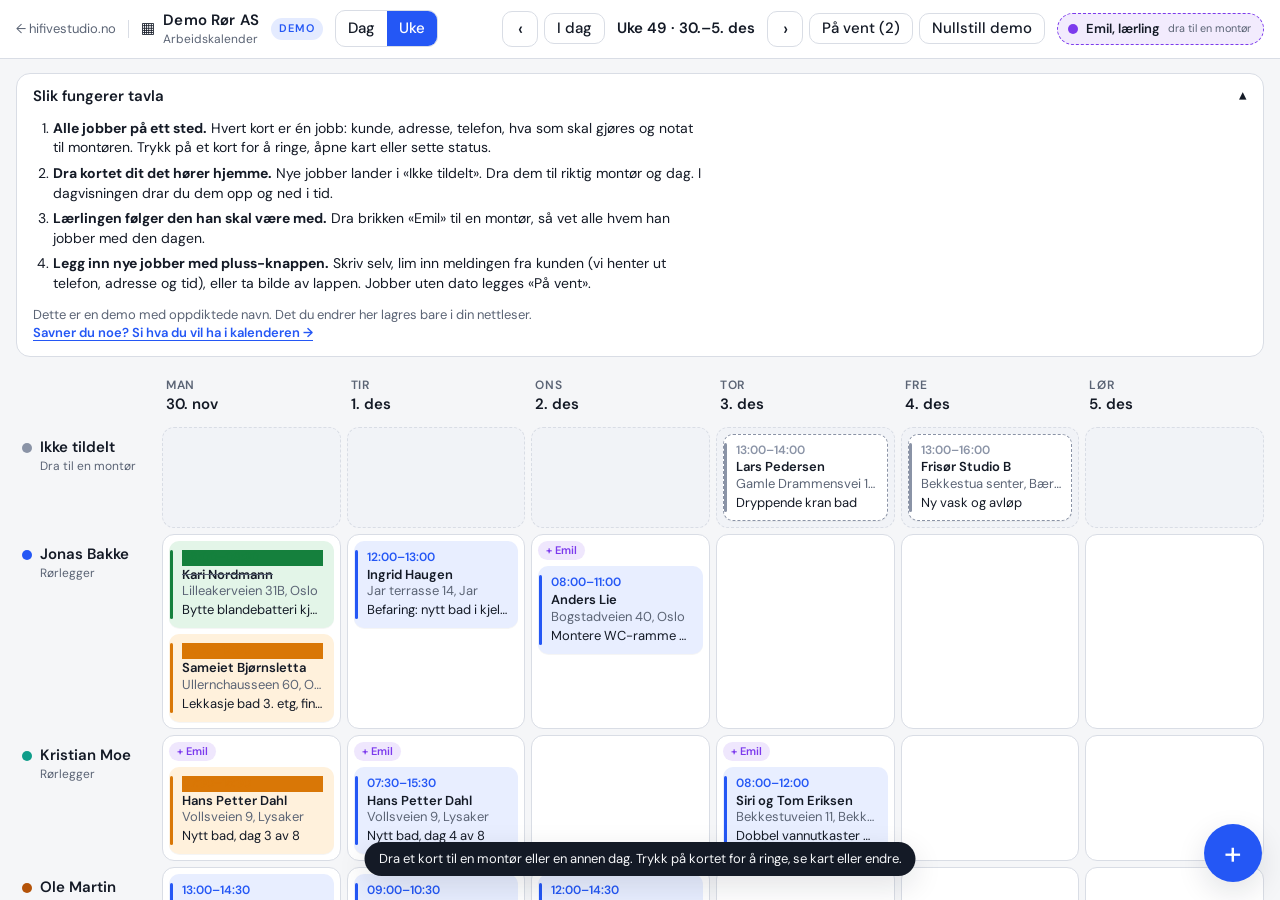
==== kalender/index.html @ 2d08c131 "N6: Arbeidskalender 990 kr/mnd + 4.900 oppsett, lenke til demoen; /kalender/ demo (K2 v0.3) Co-Autho" ====
<!doctype html>
<html lang="no">
<head>
<meta charset="utf-8">
<meta name="viewport" content="width=device-width, initial-scale=1, viewport-fit=cover">
<meta name="description" content="Demo av arbeidskalenderen fra HiFive Studio: dra jobber på montører, dag- og ukevisning, legg inn jobber fra tekst eller bilde. Oppdiktede navn.">
<meta name="robots" content="noindex">
<link rel="icon" href="/img/favicon.svg" type="image/svg+xml">
<style>:root{padding-top:env(safe-area-inset-top,0px);padding-bottom:env(safe-area-inset-bottom,0px)} [hidden]{display:none!important} img{max-width:100%}</style>
<title>Arbeidskalender demo</title>
<link rel="stylesheet" href="https://fonts.googleapis.com/css2?family=DM+Sans:ital,opsz,wght@0,9..40,400;0,9..40,500;0,9..40,600;0,9..40,700&display=swap">
<style>
/* Layout: tavle. Én tynn topplinje, så selve tavla (uke = montører × dager, dag = montører × klokkeslett). Pluss-knapp nede til høyre. */
:root{
  --bg:#f5f6f8; --flate:#ffffff; --flate2:#eef0f4; --linje:#d9dde5; --fg:#141a26; --fg2:#5b6475;
  --aksent:#2457f5; --aksent-fg:#ffffff; --aksent-svak:#e4ebff;
  --plan:#2457f5; --plan-bg:#e8eeff; --pagar:#d97706; --pagar-bg:#fff1dc; --ferdig:#15803d; --ferdig-bg:#e3f5e8; --fri:#8a93a6; --fri-bg:#f1f3f7;
  --feil:#d7263d; --skygge:0 10px 30px rgba(20,26,38,.12);
  --font:"DM Sans",system-ui,-apple-system,"Segoe UI",Roboto,sans-serif;
}
@media (prefers-color-scheme: dark){ :root:not([data-theme="light"]){
  --bg:#0f1319; --flate:#171c25; --flate2:#1f2531; --linje:#2c3443; --fg:#eef1f6; --fg2:#a3acbd;
  --aksent:#6d8dff; --aksent-fg:#0f1319; --aksent-svak:#1f2a4a;
  --plan:#8aa3ff; --plan-bg:#1d2744; --pagar:#f5a623; --pagar-bg:#3a2a10; --ferdig:#4ade80; --ferdig-bg:#13301f; --fri:#8a93a6; --fri-bg:#1b2029;
  --feil:#ff5c6f; --skygge:0 10px 30px rgba(0,0,0,.5); color-scheme:dark } }
:root[data-theme="dark"]{
  --bg:#0f1319; --flate:#171c25; --flate2:#1f2531; --linje:#2c3443; --fg:#eef1f6; --fg2:#a3acbd;
  --aksent:#6d8dff; --aksent-fg:#0f1319; --aksent-svak:#1f2a4a;
  --plan:#8aa3ff; --plan-bg:#1d2744; --pagar:#f5a623; --pagar-bg:#3a2a10; --ferdig:#4ade80; --ferdig-bg:#13301f; --fri:#8a93a6; --fri-bg:#1b2029;
  --feil:#ff5c6f; --skygge:0 10px 30px rgba(0,0,0,.5); color-scheme:dark }

*{box-sizing:border-box}
html,body{height:100%}
body{margin:0;background:var(--bg);color:var(--fg);font-family:var(--font);font-size:15px;line-height:1.4;-webkit-font-smoothing:antialiased;overscroll-behavior:none}
button,input,select,textarea{font:inherit;color:inherit}
button{cursor:pointer}
:focus-visible{outline:2px solid var(--aksent);outline-offset:2px}
.app{height:100%;display:flex;flex-direction:column}

/* Topp */
.tilbake{font-size:13px;color:var(--fg2);text-decoration:none;border-right:1px solid var(--linje);padding-right:12px}
.tilbake:hover{color:var(--fg)}
.topp{position:sticky;top:env(safe-area-inset-top,0px);z-index:5;background:var(--flate);border-bottom:1px solid var(--linje);
  padding-block:10px;padding-left:max(16px,env(safe-area-inset-left,0px));padding-right:max(16px,env(safe-area-inset-right,0px));
  display:flex;align-items:center;gap:12px;flex-wrap:wrap}
body::before{content:"";position:fixed;inset:0 0 auto;height:env(safe-area-inset-top,0px);z-index:10;background:var(--flate)}
.merke{display:flex;align-items:center;gap:8px;font-weight:600;letter-spacing:.01em}
.merke small{display:block;font-weight:400;color:var(--fg2);font-size:12px;letter-spacing:0}
.demo-pill{font-size:11px;text-transform:uppercase;letter-spacing:.08em;padding:3px 8px;border-radius:999px;background:var(--aksent-svak);color:var(--aksent);font-weight:600}
.nav{display:flex;align-items:center;gap:6px;margin-left:auto}
.nav .uke{min-width:150px;text-align:center;font-weight:600;font-variant-numeric:tabular-nums}
.knapp{border:1px solid var(--linje);background:var(--flate);border-radius:10px;padding:7px 12px;font-weight:500;line-height:1}
.knapp:hover{background:var(--flate2)}
.knapp.prim{background:var(--aksent);color:var(--aksent-fg);border-color:var(--aksent)}
.knapp.ikon{width:36px;height:36px;padding:0;display:inline-grid;place-items:center;font-size:18px}
.segment{display:inline-flex;border:1px solid var(--linje);border-radius:10px;overflow:hidden}
.segment button{border:0;background:transparent;padding:7px 12px;font-weight:500}
.segment button[aria-pressed="true"]{background:var(--aksent);color:var(--aksent-fg)}

/* Tavle */
.tavle{flex:1;overflow:auto;padding-block:14px 110px;padding-left:max(16px,env(safe-area-inset-left,0px));padding-right:max(16px,env(safe-area-inset-right,0px))}
.rute{min-width:0}
/* Uke */
.uke-grid{display:grid;grid-template-columns:140px repeat(6,minmax(150px,1fr));gap:6px;min-width:1040px}
.uke-grid .hode{position:sticky;top:0;z-index:2;background:var(--bg);padding:6px 4px;font-size:12px;text-transform:uppercase;letter-spacing:.06em;color:var(--fg2);font-weight:600}
.uke-grid .hode b{display:block;font-size:15px;color:var(--fg);letter-spacing:0;text-transform:none;font-weight:600;font-variant-numeric:tabular-nums}
.uke-grid .hode.idag b{color:var(--aksent)}
.rad-navn{display:flex;align-items:flex-start;gap:8px;padding:10px 6px;font-weight:600;position:sticky;left:0;background:var(--bg);z-index:1}
.prikk{width:10px;height:10px;border-radius:50%;margin-top:6px;flex:none}
.rad-navn small{display:block;font-weight:400;color:var(--fg2);font-size:12px}
.celle{background:var(--flate);border:1px solid var(--linje);border-radius:12px;min-height:84px;padding:6px;display:flex;flex-direction:column;gap:6px;transition:background .12s,border-color .12s}
.celle.fri{background:var(--fri-bg);border-style:dashed}
.celle.mal{background:var(--aksent-svak);border-color:var(--aksent)}
/* Kort */
.kort{position:relative;border-radius:10px;padding:8px 10px 8px 12px;background:var(--plan-bg);border:1px solid transparent;cursor:grab;user-select:none;-webkit-user-select:none;touch-action:none;font-size:13px;line-height:1.3;box-shadow:0 1px 0 rgba(0,0,0,.04)}
.kort::before{content:"";position:absolute;left:0;top:8px;bottom:8px;width:3px;border-radius:3px;background:var(--plan)}
.kort .tid{font-variant-numeric:tabular-nums;font-weight:600;color:var(--plan);font-size:12px}
.kort .kunde{font-weight:600;margin-top:1px}
.kort .adr{color:var(--fg2);white-space:nowrap;overflow:hidden;text-overflow:ellipsis}
.kort .hva{margin-top:2px;white-space:nowrap;overflow:hidden;text-overflow:ellipsis}
.kort[data-status="pagar"]{background:var(--pagar-bg)} .kort[data-status="pagar"]::before,.kort[data-status="pagar"] .tid{background:var(--pagar);color:var(--pagar)}
.kort[data-status="ferdig"]{background:var(--ferdig-bg)} .kort[data-status="ferdig"]::before,.kort[data-status="ferdig"] .tid{background:var(--ferdig);color:var(--ferdig)}
.kort[data-status="ferdig"] .kunde{text-decoration:line-through;text-decoration-color:var(--fg2)}
.kort.utildelt{background:var(--flate);border:1px dashed var(--fri)} .kort.utildelt::before{background:var(--fri)} .kort.utildelt .tid{color:var(--fri)}
.kort.kollisjon{border-color:var(--feil);box-shadow:0 0 0 2px color-mix(in srgb,var(--feil) 25%,transparent)}
.kort.drar{opacity:.35}
.spok{position:fixed;z-index:50;pointer-events:none;width:200px;transform:rotate(-1.5deg);box-shadow:var(--skygge);cursor:grabbing}
/* Dag */
.dag-wrap{display:grid;grid-template-columns:52px 1fr;gap:0;min-width:0}
.dag-grid{display:grid;grid-auto-flow:column;grid-auto-columns:minmax(170px,1fr);gap:6px;min-width:0;overflow-x:auto;padding-bottom:6px}
.kol{display:flex;flex-direction:column;min-width:0}
.kol .hode{display:flex;align-items:center;gap:8px;padding:6px 8px;font-weight:600;position:sticky;top:0;background:var(--bg);z-index:2}
.kol .hode small{color:var(--fg2);font-weight:400;font-size:12px;margin-left:auto}
.spor{position:relative;height:calc(var(--timer) * var(--time-h));background:var(--flate);border:1px solid var(--linje);border-radius:12px;
  background-image:repeating-linear-gradient(to bottom,transparent 0,transparent calc(var(--time-h) - 1px),var(--linje) calc(var(--time-h) - 1px),var(--linje) var(--time-h));transition:background-color .12s,border-color .12s}
.spor.fri{background-color:var(--fri-bg);border-style:dashed}
.spor.mal{background-color:var(--aksent-svak);border-color:var(--aksent)}
.spor .kort{position:absolute;left:4px;right:4px;overflow:hidden;min-height:30px}
.tidsakse{padding-top:37px}
.tidsakse div{height:var(--time-h);font-size:11px;color:var(--fg2);font-variant-numeric:tabular-nums;transform:translateY(-7px);text-align:right;padding-right:8px}
.naa{position:absolute;left:0;right:0;height:2px;background:var(--feil);z-index:1;pointer-events:none}
.naa::before{content:"";position:absolute;left:-4px;top:-3px;width:8px;height:8px;border-radius:50%;background:var(--feil)}
/* Mobil liste */
.liste{display:none}
.liste .dagblokk{margin-bottom:18px}
.liste h3{margin:0 0 8px;font-size:13px;text-transform:uppercase;letter-spacing:.06em;color:var(--fg2)}
.liste h3 b{color:var(--fg);text-transform:none;letter-spacing:0;font-size:16px;margin-right:6px}
.liste .mont{display:grid;grid-template-columns:110px 1fr;gap:6px;margin-bottom:6px;align-items:start}
.liste .mont .rad-navn{position:static;background:transparent;padding:6px 0;font-size:13px}

/* Intro */
.intro{margin:14px max(16px,env(safe-area-inset-right,0px)) 0 max(16px,env(safe-area-inset-left,0px));background:var(--flate);border:1px solid var(--linje);border-radius:14px}
.intro summary{list-style:none;cursor:pointer;display:flex;justify-content:space-between;align-items:center;padding:12px 16px;font-weight:600}
.intro summary::-webkit-details-marker{display:none}
.intro[open] .intro-pil{transform:rotate(180deg)}
.intro-kropp{padding:0 16px 14px;max-width:70ch}
.intro ol{margin:0;padding-left:20px;display:grid;gap:6px;font-size:14px}
.intro-fot{margin:12px 0 0;font-size:13px;color:var(--fg2)}
.lenke{border:0;background:none;padding:0;color:var(--aksent);font-weight:600;text-decoration:underline;text-underline-offset:3px}
/* Lærling-brikke og venteliste */
.laerling-chip{display:inline-flex;align-items:center;gap:8px;border:1px dashed #7c3aed;background:color-mix(in srgb,#7c3aed 10%,var(--flate));border-radius:999px;padding:6px 12px 6px 10px;font-weight:600;font-size:13px;cursor:grab;user-select:none;-webkit-user-select:none;touch-action:none}
.laerling-chip small{font-weight:400;color:var(--fg2)}
.laerling-chip.spok{width:auto}
.laerling-badge{display:inline-block;align-self:flex-start;font-size:11px;font-weight:600;color:#7c3aed;background:color-mix(in srgb,#7c3aed 12%,var(--flate));border-radius:999px;padding:2px 8px}
.kol .hode .laerling-badge{margin-left:6px}
.vent{background:var(--flate);border:1px solid var(--linje);border-radius:14px;padding:12px;margin-bottom:14px}
.vent-hode{display:flex;gap:10px;align-items:baseline;flex-wrap:wrap;margin-bottom:8px;font-size:13px;color:var(--fg2)}
.vent-hode b{color:var(--fg);font-size:15px}
.vent-liste{display:grid;grid-template-columns:repeat(auto-fill,minmax(200px,1fr));gap:8px;min-height:60px;border-radius:10px;padding:4px;transition:background .12s}
.vent-liste.mal{background:var(--aksent-svak)}
.kort.venter{background:var(--flate2);border:1px dashed var(--fg2)} .kort.venter::before{background:var(--fg2)} .kort.venter .tid{color:var(--fg2)}
.sjekk{display:flex;align-items:center;gap:8px;font-size:14px;cursor:pointer}
.sjekk input{width:18px;height:18px;margin:0}
@media (max-width:720px){ .laerling-chip small{display:none} }
/* Flytende pluss */
.pluss{position:fixed;right:calc(18px + env(safe-area-inset-right,0px));bottom:calc(18px + env(safe-area-inset-bottom,0px));width:58px;height:58px;border-radius:50%;border:0;background:var(--aksent);color:var(--aksent-fg);font-size:32px;line-height:1;box-shadow:var(--skygge);z-index:6;display:grid;place-items:center}
.pluss:hover{filter:brightness(1.08)}
.hint{position:fixed;left:50%;transform:translateX(-50%);bottom:calc(24px + env(safe-area-inset-bottom,0px));background:var(--fg);color:var(--bg);padding:8px 14px;border-radius:999px;font-size:13px;z-index:6;box-shadow:var(--skygge);max-width:calc(100% - 120px)}
.hint[hidden]{display:none}

/* Dialoger */
dialog{border:0;border-radius:16px;background:var(--flate);color:var(--fg);box-shadow:var(--skygge);padding:0;width:min(520px,calc(100vw - 32px));max-height:calc(100vh - 40px)}
dialog::backdrop{background:rgba(10,14,22,.45)}
.dlg{padding:18px 20px 20px;display:flex;flex-direction:column;gap:12px}
.dlg h2{margin:0;font-size:18px;font-weight:600;text-wrap:balance}
.dlg .lukk{margin-left:auto}
.dlg-topp{display:flex;align-items:center;gap:10px}
.faner{display:flex;gap:4px;background:var(--flate2);padding:3px;border-radius:10px}
.faner button{flex:1;border:0;background:transparent;border-radius:8px;padding:7px 6px;font-weight:500;font-size:13px}
.faner button[aria-selected="true"]{background:var(--flate);box-shadow:0 1px 3px rgba(0,0,0,.08)}
.felt{display:flex;flex-direction:column;gap:4px;min-width:0}
.felt label{font-size:12px;color:var(--fg2);font-weight:500}
.felt input,.felt select,.felt textarea{border:1px solid var(--linje);border-radius:9px;padding:9px 10px;background:var(--flate);width:100%;min-width:0}
.felt textarea{min-height:92px;resize:vertical}
.rad2{display:grid;grid-template-columns:1fr 1fr;gap:10px}
.rad3{display:grid;grid-template-columns:1fr 1fr 1fr;gap:10px}
.handlinger{display:flex;gap:8px;flex-wrap:wrap;justify-content:flex-end}
.handlinger .venstre{margin-right:auto}
.melding{font-size:13px;color:var(--fg2)}
.funnet{font-size:13px;background:var(--aksent-svak);color:var(--fg);padding:8px 10px;border-radius:9px}
.funnet b{color:var(--aksent)}
.bilde-boks{border:1px dashed var(--linje);border-radius:12px;padding:14px;text-align:center;color:var(--fg2);font-size:13px}
.bilde-boks img{max-width:100%;max-height:180px;border-radius:8px;display:block;margin:8px auto 0}
/* Kortpanel */
.detalj dl{margin:0;display:grid;grid-template-columns:auto 1fr;gap:6px 14px;font-size:14px}
.detalj dt{color:var(--fg2)} .detalj dd{margin:0;min-width:0;overflow-wrap:anywhere}
.status-valg{display:flex;gap:6px;flex-wrap:wrap}
.status-valg button{border:1px solid var(--linje);background:var(--flate);border-radius:999px;padding:6px 12px;font-size:13px}
.status-valg button[aria-pressed="true"]{border-color:transparent;font-weight:600}
.status-valg button[data-s="plan"][aria-pressed="true"]{background:var(--plan-bg);color:var(--plan)}
.status-valg button[data-s="pagar"][aria-pressed="true"]{background:var(--pagar-bg);color:var(--pagar)}
.status-valg button[data-s="ferdig"][aria-pressed="true"]{background:var(--ferdig-bg);color:var(--ferdig)}
.fare{color:var(--feil);border-color:color-mix(in srgb,var(--feil) 40%,var(--linje))}
.kopier{font-size:12px;padding:4px 8px;border-radius:6px;margin-left:6px}
.tomt{color:var(--fg2);font-size:13px;padding:8px 2px}

@media (max-width:720px){
  .nav .uke{min-width:120px;font-size:14px}
  .skjul-mobil{display:none}
  .uke-grid{display:none}
  .liste{display:block}
  .dag-wrap{grid-template-columns:40px 1fr}
  .dag-grid{grid-auto-columns:minmax(150px,1fr)}
  .rad2,.rad3{grid-template-columns:1fr 1fr}
}
@media (prefers-reduced-motion: reduce){ *{transition:none!important} .spok{transform:none} }
</style>

</head>
<body>
<div class="app">
  <header class="topp">
    <a class="tilbake" href="/">← hifivestudio.no</a><div class="merke"><span aria-hidden="true">▦</span><span>Demo Rør AS<small>Arbeidskalender</small></span></div>
    <span class="demo-pill">Demo</span>
    <div class="segment" role="group" aria-label="Visning">
      <button type="button" id="visDag" aria-pressed="false">Dag</button>
      <button type="button" id="visUke" aria-pressed="true">Uke</button>
    </div>
    <div class="nav">
      <button type="button" class="knapp ikon" id="forrige" aria-label="Forrige">‹</button>
      <button type="button" class="knapp" id="idag">I dag</button>
      <span class="uke" id="periode"></span>
      <button type="button" class="knapp ikon" id="neste" aria-label="Neste">›</button>
      <button type="button" class="knapp" id="ventKnapp" aria-pressed="false">På vent</button>
      <button type="button" class="knapp skjul-mobil" id="nullstill" title="Legg inn demo-jobbene på nytt">Nullstill demo</button>
    </div>
    <div class="laerling-chip" id="laerlingChip" role="button" tabindex="0" title="Dra Emil til en montør for å sette ham på den dagen"><span class="prikk" style="background:#7c3aed;margin:0"></span>Emil, lærling <small>dra til en montør</small></div>
  </header>

  <details class="intro" id="intro" open>
    <summary><span>Slik fungerer tavla</span><span class="intro-pil" aria-hidden="true">▾</span></summary>
    <div class="intro-kropp">
      <ol>
        <li><b>Alle jobber på ett sted.</b> Hvert kort er én jobb: kunde, adresse, telefon, hva som skal gjøres og notat til montøren. Trykk på et kort for å ringe, åpne kart eller sette status.</li>
        <li><b>Dra kortet dit det hører hjemme.</b> Nye jobber lander i «Ikke tildelt». Dra dem til riktig montør og dag. I dagvisningen drar du dem opp og ned i tid.</li>
        <li><b>Lærlingen følger den han skal være med.</b> Dra brikken «Emil» til en montør, så vet alle hvem han jobber med den dagen.</li>
        <li><b>Legg inn nye jobber med pluss-knappen.</b> Skriv selv, lim inn meldingen fra kunden (vi henter ut telefon, adresse og tid), eller ta bilde av lappen. Jobber uten dato legges «På vent».</li>
      </ol>
      <p class="intro-fot">Dette er en demo med oppdiktede navn. Det du endrer her lagres bare i din nettleser. <button type="button" class="lenke" id="onskeApne">Savner du noe? Si hva du vil ha i kalenderen →</button></p>
    </div>
  </details>

  <main class="tavle" id="tavle"></main>
</div>

<!-- Ønsker -->
<dialog id="onskeDlg" aria-labelledby="onskeTittel">
  <form class="dlg" id="onskeSkjema" method="dialog" novalidate>
    <div class="dlg-topp"><h2 id="onskeTittel">Hva vil du ha i kalenderen?</h2><button type="button" class="knapp ikon lukk" data-lukk aria-label="Lukk">×</button></div>
    <p class="melding" style="margin:0">Vi bygger den sammen med de første firmaene. Skriv det som mangler, det som er tungvint, eller det dere gjør på tavla i dag som den må kunne.</p>
    <div class="felt"><label for="oTekst">Ditt ønske</label><textarea id="oTekst" placeholder="F.eks. at montøren får SMS når han får en ny jobb, eller at jeg kan se kjøreruta for dagen."></textarea></div>
    <div class="rad2">
      <div class="felt"><label for="oNavn">Navn og firma (valgfritt)</label><input id="oNavn" placeholder="Ola, Demo Rør AS" autocomplete="off"></div>
      <div class="felt"><label for="oTlf">Telefon eller e-post (valgfritt)</label><input id="oTlf" placeholder="Så jeg kan svare deg" autocomplete="off"></div>
    </div>
    <p class="melding" id="onskeFeil" hidden></p>
    <div class="handlinger">
      <span class="melding venstre">Går til tobias@hifivestudio.no <button type="button" class="knapp kopier" id="onskeKopier">Kopier teksten</button></span>
      <button type="button" class="knapp" data-lukk>Avbryt</button>
      <button type="submit" class="knapp prim">Send til Tobias</button>
    </div>
  </form>
</dialog>

<button type="button" class="pluss" id="plussKnapp" aria-label="Legg inn jobb">+</button>
<div class="hint" id="hint">Dra et kort til en montør eller en annen dag. Trykk på kortet for å ringe, se kart eller endre.</div>

<!-- Skjema: ny / rediger jobb -->
<dialog id="skjemaDlg" aria-labelledby="skjemaTittel">
  <form class="dlg" id="skjema" method="dialog" novalidate>
    <div class="dlg-topp"><h2 id="skjemaTittel">Ny jobb</h2><button type="button" class="knapp ikon lukk" data-lukk aria-label="Lukk">×</button></div>
    <div class="faner" role="tablist" id="faner">
      <button type="button" role="tab" aria-selected="true" data-fane="skriv">Skriv selv</button>
      <button type="button" role="tab" aria-selected="false" data-fane="lim">Lim inn tekst</button>
      <button type="button" role="tab" aria-selected="false" data-fane="bilde">Bilde av lappen</button>
    </div>
    <div id="faneLim" hidden>
      <div class="felt"><label for="limTekst">Lim inn e-posten eller meldingen fra kunden</label>
        <textarea id="limTekst" placeholder="Hei! Kan dere komme og bytte blandebatteri på kjøkkenet? Lilleakerveien 31B. Passer torsdag kl 9. Mvh Kari, 91 23 45 67"></textarea></div>
      <div class="handlinger" style="margin-top:8px"><button type="button" class="knapp prim" id="hentUt">Hent ut opplysningene</button></div>
      <p class="melding">Vi finner telefon, adresse, dag og klokkeslett og fyller ut skjemaet. Du retter det som ble feil.</p>
    </div>
    <div id="faneBilde" hidden>
      <div class="bilde-boks" id="bildeBoks">
        <label class="knapp" for="bildeFil" style="display:inline-block">Ta bilde eller velg fil</label>
        <input type="file" id="bildeFil" accept="image/*" capture="environment" hidden>
        <div id="bildeVis"></div>
        <p class="melding" style="margin:8px 0 0">Bildet lagres på kortet. I kundeversjonen leser vi lappen og fyller ut skjemaet for deg. I demoen skriver du inn selv.</p>
      </div>
    </div>
    <div id="funnet" class="funnet" hidden></div>
    <div class="rad2">
      <div class="felt"><label for="fKunde">Kunde</label><input id="fKunde" name="kunde" required placeholder="Kari Nordmann" autocomplete="off"></div>
      <div class="felt"><label for="fTlf">Telefon</label><input id="fTlf" name="tlf" inputmode="tel" placeholder="912 34 567" autocomplete="off"></div>
    </div>
    <div class="felt"><label for="fAdr">Adresse</label><input id="fAdr" name="adresse" placeholder="Storgata 12, 0184 Oslo" autocomplete="off"></div>
    <div class="felt"><label for="fHva">Hva skal gjøres</label><input id="fHva" name="hva" required placeholder="Bytte blandebatteri på kjøkkenet" autocomplete="off"></div>
    <label class="sjekk"><input type="checkbox" id="fVenter" name="venter"> På vent, ingen dato ennå</label>
    <div class="felt" id="fristFelt" hidden><label for="fFrist">Når skal den gjøres, omtrent</label><input id="fFrist" name="frist" placeholder="Innen 2 uker"></div>
    <div class="rad3" id="datoRad">
      <div class="felt"><label for="fDato">Dato</label><input id="fDato" name="dato" type="date"></div>
      <div class="felt"><label for="fFra">Fra</label><input id="fFra" name="fra" type="time" step="900" value="08:00" required></div>
      <div class="felt"><label for="fTil">Til</label><input id="fTil" name="til" type="time" step="900" value="10:00" required></div>
    </div>
    <div class="rad2">
      <div class="felt"><label for="fMontor">Montør</label><select id="fMontor" name="montor"></select></div>
      <div class="felt"><label for="fStatus">Status</label><select id="fStatus" name="status"><option value="plan">Planlagt</option><option value="pagar">Pågår</option><option value="ferdig">Ferdig</option></select></div>
    </div>
    <div class="felt"><label for="fNotat">Notat</label><textarea id="fNotat" name="notat" style="min-height:60px" placeholder="Nøkkel under matta. Hunden er snill."></textarea></div>
    <p class="melding" id="skjemaFeil" hidden></p>
    <div class="handlinger">
      <button type="button" class="knapp" data-lukk>Avbryt</button>
      <button type="submit" class="knapp prim" id="lagre">Legg inn</button>
    </div>
  </form>
</dialog>

<!-- Kortpanel -->
<dialog id="detaljDlg" aria-labelledby="detaljTittel">
  <div class="dlg detalj">
    <div class="dlg-topp"><h2 id="detaljTittel"></h2><button type="button" class="knapp ikon lukk" data-lukk aria-label="Lukk">×</button></div>
    <dl id="detaljListe"></dl>
    <div class="status-valg" id="statusValg" aria-label="Status">
      <button type="button" data-s="plan">Planlagt</button>
      <button type="button" data-s="pagar">Pågår</button>
      <button type="button" data-s="ferdig">Ferdig</button>
    </div>
    <div class="handlinger">
      <button type="button" class="knapp venstre fare" id="slettKnapp">Slett</button>
      <button type="button" class="knapp" id="fjernKnapp">Fjern tildeling</button>
      <button type="button" class="knapp" id="redigerKnapp">Rediger</button>
    </div>
    <div class="handlinger" id="slettBekreft" hidden>
      <span class="melding venstre">Slette jobben for godt?</span>
      <button type="button" class="knapp" id="slettNei">Nei</button>
      <button type="button" class="knapp fare" id="slettJa">Ja, slett</button>
    </div>
  </div>
</dialog>

<script>
(function(){
'use strict';
const NOKKEL='hifive-kalender-demo-v2';
const DAGER=['søn','man','tir','ons','tor','fre','lør'];
const DAGER_LANG=['søndag','mandag','tirsdag','onsdag','torsdag','fredag','lørdag'];
const MND=['jan','feb','mar','apr','mai','jun','jul','aug','sep','okt','nov','des'];
const START_T=7, SLUTT_T=17, TIME_H=64; // dagvisning 07–17
const MONTORER=[
  {id:'m1',navn:'Jonas Bakke',rolle:'Rørlegger',farge:'#2457f5'},
  {id:'m2',navn:'Kristian Moe',rolle:'Rørlegger',farge:'#0f9d8a'},
  {id:'m3',navn:'Ole Martin Lund',rolle:'Servicebil',farge:'#b45309'},
];
const LAERLING={id:'l1',navn:'Emil',rolle:'lærling',farge:'#7c3aed'};

// ---------- tid-hjelpere ----------
const pad=n=>String(n).padStart(2,'0');
const iso=d=>d.getFullYear()+'-'+pad(d.getMonth()+1)+'-'+pad(d.getDate());
const fraIso=s=>{const [a,m,d]=s.split('-').map(Number);return new Date(a,m-1,d);};
const tilMin=t=>{const [h,m]=t.split(':').map(Number);return h*60+m;};
const fraMin=m=>pad(Math.floor(m/60))+':'+pad(m%60);
const mandag=d=>{const x=new Date(d);const w=(x.getDay()+6)%7;x.setDate(x.getDate()-w);x.setHours(0,0,0,0);return x;};
const plussDag=(d,n)=>{const x=new Date(d);x.setDate(x.getDate()+n);return x;};
const ukenr=d=>{const x=new Date(Date.UTC(d.getFullYear(),d.getMonth(),d.getDate()));const dag=x.getUTCDay()||7;x.setUTCDate(x.getUTCDate()+4-dag);const y=new Date(Date.UTC(x.getUTCFullYear(),0,1));return Math.ceil((((x-y)/864e5)+1)/7);};
const idag=()=>{const d=new Date();d.setHours(0,0,0,0);return d;};

// ---------- data ----------
function demoJobber(){
  const m=mandag(idag()); const d=n=>iso(plussDag(m,n));
  return [
    {id:'j1',kunde:'Kari Nordmann',tlf:'912 34 567',adresse:'Lilleakerveien 31B, Oslo',hva:'Bytte blandebatteri kjøkken',dato:d(0),fra:'08:00',til:'09:30',montor:'m1',status:'ferdig',notat:'Nøkkel under matta.'},
    {id:'j2',kunde:'Sameiet Bjørnsletta',tlf:'22 11 22 33',adresse:'Ullernchausseen 60, Oslo',hva:'Lekkasje bad 3. etg, finne årsak',dato:d(0),fra:'10:00',til:'12:00',montor:'m1',status:'pagar',notat:'Vaktmester Tor møter oss.'},
    {id:'j3',kunde:'Hans Petter Dahl',tlf:'982 11 220',adresse:'Vollsveien 9, Lysaker',hva:'Nytt bad, dag 3 av 8',dato:d(0),fra:'07:30',til:'15:30',montor:'m2',status:'pagar',notat:'Fliselegger kommer dag 6.'},
    {id:'j4',kunde:'Hans Petter Dahl',tlf:'982 11 220',adresse:'Vollsveien 9, Lysaker',hva:'Nytt bad, dag 4 av 8',dato:d(1),fra:'07:30',til:'15:30',montor:'m2',status:'plan',notat:''},
    {id:'j5',kunde:'Marte Solheim',tlf:'470 12 345',adresse:'Hoffsveien 48, Oslo',hva:'Lekkasje under kjøkkenbenk',dato:d(0),fra:'13:00',til:'14:30',montor:'m3',status:'plan',notat:'Vann i skapet under vasken, kunden har satt bøtte. Sjekk avløp og tilkobling til oppvaskmaskin.'},
    {id:'j6',kunde:'Rema 1000 Røa',tlf:'22 50 00 00',adresse:'Vækerøveien 205, Oslo',hva:'Tett sluk på bakrommet',dato:d(1),fra:'09:00',til:'10:30',montor:'m3',status:'plan',notat:'Spør etter Mona.'},
    {id:'j7',kunde:'Ingrid Haugen',tlf:'952 33 410',adresse:'Jar terrasse 14, Jar',hva:'Befaring: nytt bad i kjeller',dato:d(1),fra:'12:00',til:'13:00',montor:'m1',status:'plan',notat:'Kunden vil ha pris på komplett bad, ca. 6 kvm. Ta med målebånd og fuktmåler. Sjekk fall til sluk og om det er mulig med gulvvarme.'},
    {id:'j8',kunde:'Anders Lie',tlf:'951 00 221',adresse:'Bogstadveien 40, Oslo',hva:'Montere WC-ramme og vegghengt toalett',dato:d(2),fra:'08:00',til:'11:00',montor:'m1',status:'plan',notat:'WC-rammen skal monteres 45 cm fra vegg. Høyde avløp 26 cm fra gulv. Kunden har kjøpt Geberit-ramme selv, står i gangen.'},
    {id:'j9',kunde:'Borettslaget Sollia',tlf:'67 55 10 20',adresse:'Solliveien 3, Bærum',hva:'Montere sluk, vaskerom',dato:d(2),fra:'12:00',til:'14:30',montor:'m3',status:'plan',notat:'Ta med div. bend (45 og 90) og slukforlenger. Høyde jevnt med ferdig gulv, membran legges etterpå.'},
    {id:'j10',kunde:'Siri og Tom Eriksen',tlf:'413 22 870',adresse:'Bekkestuveien 11, Bekkestua',hva:'Dobbel vannutkaster kjøkken + Waterguard',dato:d(3),fra:'08:00',til:'12:00',montor:'m2',status:'plan',notat:'Kunden ønsker dobbel Waterguard på tilførselen til kjøkkenet, med trådløs sensor til kjøleskapet. Dobbel utkaster til hage. Sjekk stoppekran i kjeller først.'},
    {id:'j11',kunde:'Frisør Studio B',tlf:'67 12 34 56',adresse:'Bekkestua senter, Bærum',hva:'Ny vask og avløp',dato:d(4),fra:'13:00',til:'16:00',montor:null,status:'plan',notat:'Må gjøres etter stengetid, kunden stenger kl 16 på fredager.'},
    {id:'j12',kunde:'Lars Pedersen',tlf:'900 45 000',adresse:'Gamle Drammensvei 100, Sandvika',hva:'Dryppende kran bad',dato:d(3),fra:'13:00',til:'14:00',montor:null,status:'plan',notat:'Ringte tirsdag, haster ikke.'},
    {id:'v1',kunde:'Familien Strand',tlf:'928 11 300',adresse:'Lysakerveien 22, Lysaker',hva:'Ny enebolig: rehab bad og vaskerom',dato:'',fra:'07:30',til:'15:30',montor:null,status:'plan',venter:true,frist:'Innen 2 uker',notat:'Starter med demontering og utplugging av gammelt bad og vaskerom. Kunden flytter inn om 2 uker og vil ha badet først. Rørlegger + lærling hele første dag.'},
    {id:'v2',kunde:'Sameiet Tåsen Terrasse',tlf:'22 18 00 40',adresse:'Tåsenveien 70, Oslo',hva:'Bytte 6 stoppekraner i kjeller',dato:'',fra:'08:00',til:'14:00',montor:null,status:'plan',venter:true,frist:'Når styret har godkjent',notat:'Vannet må stenges for hele blokka. Varsle beboere 3 dager før.'},
  ];
}
function demoLaerling(){ const m=mandag(idag()); return {[iso(plussDag(m,0))]:'m2',[iso(plussDag(m,1))]:'m2',[iso(plussDag(m,2))]:'m1',[iso(plussDag(m,3))]:'m2'}; }
let jobber=null, laerling=null;
try{const r=localStorage.getItem(NOKKEL); if(r){const o=JSON.parse(r); if(Array.isArray(o.jobber)) jobber=o.jobber; if(o.laerling&&typeof o.laerling==='object') laerling=o.laerling;}}catch(e){}
if(!jobber){jobber=demoJobber(); laerling=demoLaerling();}
if(!laerling) laerling={};
jobber.forEach(j=>{ if(j.dato===undefined) j.dato=''; });
function lagreAlt(){try{localStorage.setItem(NOKKEL,JSON.stringify({jobber,laerling}));}catch(e){}}
let visVent=false;
let visning=(window.matchMedia('(max-width:720px)').matches)?'dag':'uke';
try{const v=localStorage.getItem(NOKKEL+'-vis'); if(v==='dag'||v==='uke') visning=v;}catch(e){}
let fokus=idag(); // dagen vi ser på (dagvisning) / uka den ligger i

// ---------- kollisjoner ----------
function kolliderer(j){
  if(!j.montor||!j.dato) return false;
  const a=tilMin(j.fra), b=tilMin(j.til);
  return jobber.some(k=>k!==j && k.montor===j.montor && k.dato===j.dato && tilMin(k.fra)<b && tilMin(k.til)>a);
}

// ---------- tegning ----------
const tavle=document.getElementById('tavle');
const periode=document.getElementById('periode');
function kortHtml(j,ekstraKlasse){
  const kl=['kort']; if(!j.montor) kl.push('utildelt'); if(kolliderer(j)) kl.push('kollisjon'); if(ekstraKlasse) kl.push(ekstraKlasse);
  const kollTekst=kolliderer(j)?' · krasjer med en annen jobb':'';
  const tid=j.dato?`${j.fra}–${j.til}`:esc(j.frist||'Ingen dato ennå');
  return `<div class="${kl.join(' ')}" data-id="${j.id}" data-status="${j.status}" role="button" tabindex="0" aria-label="${esc(j.kunde)}, ${tid}${kollTekst}">
    <div class="tid">${tid}${kolliderer(j)?' ⚠':''}</div>
    <div class="kunde">${esc(j.kunde)}</div>
    <div class="adr">${esc(j.adresse||'')}</div>
    <div class="hva">${esc(j.hva)}</div></div>`;
}
function esc(s){return String(s??'').replace(/[&<>"']/g,c=>({'&':'&amp;','<':'&lt;','>':'&gt;','"':'&quot;',"'":'&#39;'}[c]));}
const sorter=(a,b)=>a.dato.localeCompare(b.dato)||tilMin(a.fra)-tilMin(b.fra);

const laerlingBadge=(dato,montorId)=>(montorId&&laerling[dato]===montorId)?`<span class="laerling-badge" title="${esc(LAERLING.navn)} er med denne dagen">+ ${esc(LAERLING.navn)}</span>`:'';
function ventStripe(){
  const v=jobber.filter(j=>!j.dato);
  document.getElementById('ventKnapp').textContent=`På vent (${v.length})`;
  document.getElementById('ventKnapp').setAttribute('aria-pressed',visVent);
  if(!visVent) return '';
  return `<section class="vent" aria-label="Jobber på vent"><div class="vent-hode"><b>På vent</b><span>Jobber uten dato. Dra dem inn i kalenderen når de skal gjøres, eller dra et kort hit for å sette det på vent.</span></div>
    <div class="vent-liste" data-drop data-vent="1">${v.map(j=>kortHtml(j,'venter')).join('')||'<div class="tomt">Ingen jobber på vent.</div>'}</div></section>`;
}
function tegn(){
  document.getElementById('visDag').setAttribute('aria-pressed',visning==='dag');
  document.getElementById('visUke').setAttribute('aria-pressed',visning==='uke');
  if(visning==='uke') tegnUke(); else tegnDag();
}
function tegnUke(){
  const m=mandag(fokus); const dager=[0,1,2,3,4,5].map(n=>plussDag(m,n));
  periode.textContent=`Uke ${ukenr(m)} · ${m.getDate()}.–${dager[5].getDate()}. ${MND[dager[5].getMonth()]}`;
  const t=iso(idag());
  let h='<div class="rute">'+ventStripe()+'<div class="uke-grid"><div class="hode"></div>';
  for(const d of dager){const i=iso(d); h+=`<div class="hode ${i===t?'idag':''}">${DAGER[d.getDay()]}<b>${d.getDate()}. ${MND[d.getMonth()]}</b></div>`;}
  const rader=[{id:null,navn:'Ikke tildelt',rolle:'Dra til en montør',farge:'var(--fri)'},...MONTORER];
  for(const r of rader){
    h+=`<div class="rad-navn"><span class="prikk" style="background:${r.farge}"></span><span>${esc(r.navn)}<small>${esc(r.rolle)}</small></span></div>`;
    for(const d of dager){
      const i=iso(d); const js=jobber.filter(j=>j.dato===i && (j.montor||null)===r.id).sort(sorter);
      h+=`<div class="celle ${r.id?'':'fri'}" data-drop data-dato="${i}" data-montor="${r.id||''}">${laerlingBadge(i,r.id)}${js.map(j=>kortHtml(j)).join('')}</div>`;
    }
  }
  h+='</div>';
  // mobil-liste
  h+='<div class="liste">';
  for(const d of dager){
    const i=iso(d); const dagens=jobber.filter(j=>j.dato===i);
    h+=`<div class="dagblokk"><h3><b>${DAGER_LANG[d.getDay()]} ${d.getDate()}. ${MND[d.getMonth()]}</b>${i===t?'i dag · ':''}${dagens.length} jobber</h3>`;
    for(const r of rader){
      const js=dagens.filter(j=>(j.montor||null)===r.id).sort(sorter); if(!js.length && r.id) continue;
      h+=`<div class="mont"><div class="rad-navn"><span class="prikk" style="background:${r.farge}"></span><span>${esc(r.navn)}</span></div><div class="celle ${r.id?'':'fri'}" data-drop data-dato="${i}" data-montor="${r.id||''}">${laerlingBadge(i,r.id)}${js.map(j=>kortHtml(j)).join('')||'<div class="tomt">Ingen jobber i kø</div>'}</div></div>`;
    }
    h+='</div>';
  }
  h+='</div></div>';
  tavle.innerHTML=h;
}
function tegnDag(){
  const d=fokus; const i=iso(d); const t=iso(idag());
  periode.textContent=`Uke ${ukenr(d)} · ${DAGER_LANG[d.getDay()]} ${d.getDate()}. ${MND[d.getMonth()]}${i===t?' · i dag':''}`;
  const timer=SLUTT_T-START_T;
  let h=ventStripe()+`<div class="dag-wrap" style="--timer:${timer};--time-h:${TIME_H}px"><div class="tidsakse">`;
  for(let k=START_T;k<SLUTT_T;k++) h+=`<div>${pad(k)}:00</div>`;
  h+='</div><div class="dag-grid">';
  const koller=[{id:null,navn:'Ikke tildelt',farge:'var(--fri)'},...MONTORER];
  const na=new Date(); const naMin=na.getHours()*60+na.getMinutes();
  for(const r of koller){
    const js=jobber.filter(j=>j.dato===i && (j.montor||null)===r.id).sort(sorter);
    const sumMin=js.reduce((s,j)=>s+Math.max(0,tilMin(j.til)-tilMin(j.fra)),0);
    h+=`<div class="kol"><div class="hode"><span class="prikk" style="background:${r.farge};margin-top:0"></span>${esc(r.navn)}${laerlingBadge(i,r.id)}<small>${js.length} jobber · ${(sumMin/60).toFixed(1).replace('.',',')} t</small></div>
      <div class="spor ${r.id?'':'fri'}" data-drop data-dato="${i}" data-montor="${r.id||''}">`;
    if(i===t && naMin>START_T*60 && naMin<SLUTT_T*60) h+=`<div class="naa" style="top:${(naMin-START_T*60)/60*TIME_H}px"></div>`;
    for(const j of js){
      const top=(Math.max(tilMin(j.fra),START_T*60)-START_T*60)/60*TIME_H;
      const hoyde=Math.max(30,(Math.min(tilMin(j.til),SLUTT_T*60)-Math.max(tilMin(j.fra),START_T*60))/60*TIME_H-4);
      h+=kortHtml(j).replace('class="kort',`style="top:${top+2}px;height:${hoyde}px" class="kort`);
    }
    h+='</div></div>';
  }
  h+='</div></div>';
  tavle.innerHTML=h;
}

// ---------- navigasjon ----------
document.getElementById('visDag').onclick=()=>{visning='dag';try{localStorage.setItem(NOKKEL+'-vis','dag')}catch(e){};tegn();};
document.getElementById('visUke').onclick=()=>{visning='uke';try{localStorage.setItem(NOKKEL+'-vis','uke')}catch(e){};tegn();};
document.getElementById('forrige').onclick=()=>{fokus=plussDag(fokus,visning==='uke'?-7:-1);tegn();};
document.getElementById('neste').onclick=()=>{fokus=plussDag(fokus,visning==='uke'?7:1);tegn();};
document.getElementById('idag').onclick=()=>{fokus=idag();tegn();};
document.getElementById('nullstill').onclick=()=>{jobber=demoJobber();laerling=demoLaerling();lagreAlt();fokus=idag();tegn();visHint('Demo-jobbene er lagt inn på nytt.');};
document.getElementById('ventKnapp').onclick=()=>{visVent=!visVent;tegn();};

// ---------- dra og slipp (pointer events: virker med fingeren) ----------
let drag=null;
function startDrag(e,el,type){
  const r=el.getBoundingClientRect();
  drag={type,id:el.dataset.id,kort:el,startX:e.clientX,startY:e.clientY,offX:e.clientX-r.left,offY:e.clientY-r.top,aktiv:false,spok:null,mal:null,pid:e.pointerId};
  el.setPointerCapture(e.pointerId);
}
tavle.addEventListener('pointerdown',e=>{
  const kort=e.target.closest('.kort'); if(!kort||e.button>0) return;
  startDrag(e,kort,'kort');
});
const chip=document.getElementById('laerlingChip');
chip.addEventListener('pointerdown',e=>{ if(e.button>0) return; startDrag(e,chip,'laerling'); });
chip.addEventListener('pointermove',e=>tavle.dispatchEvent(new PointerEvent('pointermove',e)));
chip.addEventListener('pointerup',e=>sluttDrag(e));
chip.addEventListener('pointercancel',e=>{ if(drag){ if(drag.spok) drag.spok.remove(); drag.kort.classList.remove('drar'); if(drag.mal) drag.mal.classList.remove('mal'); drag=null; } });
chip.addEventListener('keydown',e=>{ if(e.key==='Enter'||e.key===' '){ e.preventDefault(); visHint('Dra brikken med musa eller fingeren til dagen og montøren Emil skal være med.'); } });
tavle.addEventListener('pointermove',e=>{
  if(!drag||e.pointerId!==drag.pid) return;
  const dx=e.clientX-drag.startX, dy=e.clientY-drag.startY;
  if(!drag.aktiv){ if(Math.hypot(dx,dy)<7) return; drag.aktiv=true; drag.spok=drag.kort.cloneNode(true); drag.spok.classList.add('spok'); drag.spok.classList.remove('drar'); document.body.appendChild(drag.spok); drag.kort.classList.add('drar'); }
  drag.spok.style.left=(e.clientX-drag.offX)+'px'; drag.spok.style.top=(e.clientY-drag.offY)+'px';
  const under=document.elementFromPoint(e.clientX,e.clientY); const mal=under?under.closest('[data-drop]'):null;
  if(mal!==drag.mal){ if(drag.mal) drag.mal.classList.remove('mal'); drag.mal=mal; if(mal) mal.classList.add('mal'); }
  // autoscroll i kanten av tavla
  const tb=tavle.getBoundingClientRect(); if(e.clientY>tb.bottom-40) tavle.scrollTop+=8; else if(e.clientY<tb.top+40) tavle.scrollTop-=8;
});
function sluttDrag(e){
  if(!drag||e.pointerId!==drag.pid) return;
  const d=drag; drag=null;
  if(d.spok) d.spok.remove(); d.kort.classList.remove('drar'); if(d.mal) d.mal.classList.remove('mal');
  if(!d.aktiv){ if(d.type==='kort') apneDetalj(d.id); return; }
  if(!d.mal) return;
  if(d.type==='laerling'){
    if(d.mal.dataset.vent!==undefined) return;
    const dato=d.mal.dataset.dato, mont=d.mal.dataset.montor||null;
    if(mont){ laerling[dato]=mont; const m=MONTORER.find(x=>x.id===mont); visHint(`${LAERLING.navn} er med ${m.navn} ${DAGER[fraIso(dato).getDay()]} ${fraIso(dato).getDate()}.`); }
    else { delete laerling[dato]; visHint(`${LAERLING.navn} er tatt av ${DAGER[fraIso(dato).getDay()]}.`); }
    lagreAlt(); tegn(); return;
  }
  const j=jobber.find(x=>x.id===d.id); if(!j) return;
  if(d.mal.dataset.vent!==undefined){ j.dato=''; j.montor=null; j.venter=true; if(!j.frist) j.frist='Ingen dato ennå'; lagreAlt(); tegn(); visHint(`${j.kunde} er satt på vent.`); return; }
  const nyMontor=d.mal.dataset.montor||null; const nyDato=d.mal.dataset.dato;
  const varFraVent=!j.dato; j.venter=false;
  j.montor=nyMontor; j.dato=nyDato;
  if(varFraVent && !d.mal.classList.contains('spor')){ j.fra=j.fra||'08:00'; j.til=j.til||'12:00'; }
  if(d.mal.classList.contains('spor')){ // dagvisning: ny starttid etter hvor kortet slippes, snapper til 30 min
    const r=d.mal.getBoundingClientRect(); const y=e.clientY-d.offY-r.top; let start=START_T*60+Math.round((y/TIME_H*60)/30)*30;
    const varighet=tilMin(j.til)-tilMin(j.fra); start=Math.max(START_T*60,Math.min(start,SLUTT_T*60-varighet));
    j.fra=fraMin(start); j.til=fraMin(start+varighet);
  }
  lagreAlt(); tegn();
  const m=MONTORER.find(x=>x.id===nyMontor);
  visHint(m?`${j.kunde} ligger nå hos ${m.navn}, ${DAGER[fraIso(nyDato).getDay()]} ${j.fra}.`:`${j.kunde} ligger i «Ikke tildelt».`);
}
tavle.addEventListener('pointerup',sluttDrag);
tavle.addEventListener('pointercancel',e=>{ if(drag&&e.pointerId===drag.pid){ if(drag.spok) drag.spok.remove(); drag.kort.classList.remove('drar'); if(drag.mal) drag.mal.classList.remove('mal'); drag=null; tegn(); } });
tavle.addEventListener('keydown',e=>{ const k=e.target.closest('.kort'); if(k&&(e.key==='Enter'||e.key===' ')){e.preventDefault();apneDetalj(k.dataset.id);} });

let hintTimer; function visHint(t){const h=document.getElementById('hint');h.textContent=t;h.hidden=false;clearTimeout(hintTimer);hintTimer=setTimeout(()=>{h.hidden=true;},3500);}
setTimeout(()=>{document.getElementById('hint').hidden=true;},7000);

// ---------- kortpanel ----------
const detaljDlg=document.getElementById('detaljDlg'); let apenId=null;
function apneDetalj(id){
  const j=jobber.find(x=>x.id===id); if(!j) return; apenId=id;
  const m=MONTORER.find(x=>x.id===j.montor); const d=j.dato?fraIso(j.dato):null;
  document.getElementById('detaljTittel').textContent=j.kunde;
  const kart=j.adresse?`https://www.google.com/maps/search/?api=1&query=${encodeURIComponent(j.adresse)}`:'';
  const tlfRen=(j.tlf||'').replace(/\s+/g,'');
  const naar=d?`${DAGER_LANG[d.getDay()]} ${d.getDate()}. ${MND[d.getMonth()]}, ${j.fra}–${j.til}${kolliderer(j)?' <span style="color:var(--feil)">⚠ krasjer med en annen jobb</span>':''}`:`<i>På vent</i> · ${esc(j.frist||'ingen dato ennå')}`;
  const med=(d&&j.montor&&laerling[j.dato]===j.montor)?` + ${esc(LAERLING.navn)} (lærling)`:'';
  document.getElementById('detaljListe').innerHTML=
    `<dt>Når</dt><dd>${naar}</dd>
     <dt>Montør</dt><dd>${m?esc(m.navn)+med:'<i>Ikke tildelt</i>'}</dd>
     <dt>Jobb</dt><dd>${esc(j.hva)}</dd>
     <dt>Telefon</dt><dd>${j.tlf?`<a href="tel:${esc(tlfRen)}">${esc(j.tlf)}</a><button type="button" class="knapp kopier" data-kopier="${esc(j.tlf)}">Kopier</button>`:'<i>Mangler</i>'}</dd>
     <dt>Adresse</dt><dd>${j.adresse?`${esc(j.adresse)} · <a href="${kart}" target="_blank" rel="noopener">Åpne i kart</a>`:'<i>Mangler</i>'}</dd>
     ${j.notat?`<dt>Notat</dt><dd>${esc(j.notat)}</dd>`:''}
     ${j.bilde?`<dt>Lapp</dt><dd><img src="${j.bilde}" alt="Bilde av lappen" style="max-height:160px;border-radius:8px"></dd>`:''}`;
  document.querySelectorAll('#statusValg button').forEach(b=>b.setAttribute('aria-pressed',b.dataset.s===j.status));
  document.getElementById('fjernKnapp').hidden=!j.montor;
  document.getElementById('slettBekreft').hidden=true;
  detaljDlg.showModal();
}
document.getElementById('statusValg').addEventListener('click',e=>{const b=e.target.closest('button[data-s]'); if(!b) return; const j=jobber.find(x=>x.id===apenId); if(!j) return; j.status=b.dataset.s; lagreAlt(); tegn(); apneDetalj(apenId);});
document.getElementById('detaljListe').addEventListener('click',e=>{const b=e.target.closest('[data-kopier]'); if(!b) return; const t=b.dataset.kopier; (navigator.clipboard&&navigator.clipboard.writeText?navigator.clipboard.writeText(t):Promise.reject()).then(()=>{b.textContent='Kopiert';setTimeout(()=>b.textContent='Kopier',1500);}).catch(()=>{const r=document.createRange();r.selectNodeContents(b.previousElementSibling);const s=getSelection();s.removeAllRanges();s.addRange(r);});});
document.getElementById('fjernKnapp').onclick=()=>{const j=jobber.find(x=>x.id===apenId); if(j){j.montor=null;lagreAlt();tegn();detaljDlg.close();visHint(`${j.kunde} ligger i «Ikke tildelt».`);}};
document.getElementById('slettKnapp').onclick=()=>{document.getElementById('slettBekreft').hidden=false;};
document.getElementById('slettNei').onclick=()=>{document.getElementById('slettBekreft').hidden=true;};
document.getElementById('slettJa').onclick=()=>{jobber=jobber.filter(x=>x.id!==apenId);lagreAlt();tegn();detaljDlg.close();visHint('Jobben er slettet.');};
document.getElementById('redigerKnapp').onclick=()=>{detaljDlg.close();apneSkjema(apenId);};

// ---------- skjema ----------
const skjemaDlg=document.getElementById('skjemaDlg'), skjema=document.getElementById('skjema');
const fMontor=document.getElementById('fMontor');
fMontor.innerHTML='<option value="">Ikke tildelt ennå</option>'+MONTORER.map(m=>`<option value="${m.id}">${esc(m.navn)}</option>`).join('');
let redigerId=null, bildeData=null;
function velgFane(n){document.querySelectorAll('#faner [role=tab]').forEach(b=>b.setAttribute('aria-selected',b.dataset.fane===n));document.getElementById('faneLim').hidden=n!=='lim';document.getElementById('faneBilde').hidden=n!=='bilde';}
document.getElementById('faner').addEventListener('click',e=>{const b=e.target.closest('[data-fane]'); if(b) velgFane(b.dataset.fane);});
function apneSkjema(id,forvalg){
  redigerId=id||null; bildeData=null; document.getElementById('bildeVis').innerHTML=''; document.getElementById('funnet').hidden=true; document.getElementById('skjemaFeil').hidden=true; document.getElementById('limTekst').value='';
  skjema.reset(); velgFane('skriv');
  const j=id?jobber.find(x=>x.id===id):null;
  document.getElementById('skjemaTittel').textContent=j?'Endre jobb':'Ny jobb';
  document.getElementById('lagre').textContent=j?'Lagre':'Legg inn';
  const v=j||Object.assign({kunde:'',tlf:'',adresse:'',hva:'',dato:iso(visning==='dag'?fokus:idag()),fra:'08:00',til:'10:00',montor:'',status:'plan',notat:''},forvalg||{});
  for(const k of ['kunde','tlf','adresse','hva','dato','fra','til','notat','frist']) skjema.elements[k].value=v[k]||'';
  skjema.elements.montor.value=v.montor||''; skjema.elements.status.value=v.status||'plan';
  skjema.elements.venter.checked=!!(j&&!j.dato); visVenterFelt();
  if(j&&j.bilde){bildeData=j.bilde;document.getElementById('bildeVis').innerHTML=`<img src="${j.bilde}" alt="Lappen">`;}
  skjemaDlg.showModal(); setTimeout(()=>skjema.elements.kunde.focus(),50);
}
function visVenterFelt(){const v=skjema.elements.venter.checked;document.getElementById('fristFelt').hidden=!v;document.getElementById('datoRad').hidden=v;}
document.getElementById('fVenter').onchange=visVenterFelt;
document.getElementById('plussKnapp').onclick=()=>apneSkjema(null);
document.querySelectorAll('[data-lukk]').forEach(b=>b.onclick=()=>b.closest('dialog').close());
document.getElementById('bildeFil').onchange=e=>{const f=e.target.files&&e.target.files[0]; if(!f) return; const r=new FileReader(); r.onload=()=>{bildeData=r.result;document.getElementById('bildeVis').innerHTML=`<img src="${r.result}" alt="Lappen">`;}; r.readAsDataURL(f);};
skjema.addEventListener('submit',e=>{
  e.preventDefault(); const f=skjema.elements; const feil=document.getElementById('skjemaFeil');
  const venter=f.venter.checked;
  if(!f.kunde.value.trim()||!f.hva.value.trim()||(!venter&&!f.dato.value)){feil.textContent=venter?'Kunde og hva som skal gjøres må være med.':'Kunde, hva som skal gjøres og dato må være med.';feil.hidden=false;return;}
  if(!venter&&tilMin(f.til.value)<=tilMin(f.fra.value)){feil.textContent='Sluttid må være etter starttid.';feil.hidden=false;return;}
  const data={kunde:f.kunde.value.trim(),tlf:f.tlf.value.trim(),adresse:f.adresse.value.trim(),hva:f.hva.value.trim(),dato:venter?'':f.dato.value,fra:f.fra.value||'08:00',til:f.til.value||'12:00',montor:venter?null:(f.montor.value||null),status:f.status.value,notat:f.notat.value.trim(),venter,frist:venter?(f.frist.value.trim()||'Ingen dato ennå'):''};
  if(bildeData) data.bilde=bildeData;
  if(redigerId){Object.assign(jobber.find(x=>x.id===redigerId),data);} else {data.id='j'+Date.now().toString(36);jobber.push(data);}
  if(venter) visVent=true; else fokus=fraIso(data.dato);
  lagreAlt(); skjemaDlg.close(); tegn();
  visHint(venter?'Jobben ligger på vent. Dra den inn i kalenderen når dere vet dagen.':data.montor?`Jobben ligger hos ${MONTORER.find(m=>m.id===data.montor).navn}.`:'Jobben ligger i «Ikke tildelt». Dra den til en montør.');
});

// ---------- lim inn tekst: hent ut opplysninger ----------
function hentUt(t){
  const ut={}; const funn=[];
  const tlf=t.match(/(?:\+47\s?)?(?:\d{2}\s?\d{2}\s?\d{2}\s?\d{2}|\d{3}\s?\d{2}\s?\d{3}|\d{8})(?!\d)/);
  if(tlf){ut.tlf=tlf[0].trim();funn.push('telefon');}
  const adr=t.match(/([A-ZÆØÅ][\wæøåÆØÅ'.-]*(?:\s[\wæøåÆØÅ'.-]+){0,3}?\s?(?:vei|veien|vegen|gate|gata|gaten|allé|alle|plass|plassen|terrasse|svingen|stien|bakken|lia|tunet|kroken|haugen|toppen|senter|torg)\s\d{1,4}\s?[A-Za-z]?(?:,\s?\d{4}\s?[A-ZÆØÅ][\wæøå]+)?(?:,\s?[A-ZÆØÅ][\wæøå]+)?)/);
  if(adr){ut.adresse=adr[1].replace(/[.,]$/,'').trim();funn.push('adresse');}
  const lav=t.toLowerCase(); const base=idag();
  const dag=DAGER_LANG.findIndex(n=>lav.includes(n));
  if(/i\s?morgen/.test(lav)){ut.dato=iso(plussDag(base,1));funn.push('dag');}
  else if(/i\s?dag/.test(lav)){ut.dato=iso(base);funn.push('dag');}
  else if(dag>=0){let diff=(dag-base.getDay()+7)%7; if(diff===0) diff=7; ut.dato=iso(plussDag(base,diff));funn.push('dag');}
  else { const dm=t.match(/(\d{1,2})\.\s?(\d{1,2})\.?(?:\s?(\d{4}))?/); if(dm){const y=dm[3]?Number(dm[3]):base.getFullYear();const d=new Date(y,Number(dm[2])-1,Number(dm[1]));if(!isNaN(d)){ut.dato=iso(d);funn.push('dato');}} }
  const kl=t.match(/(?:kl\.?\s?|klokka\s?|klokken\s?)?(\d{1,2})(?:[:.](\d{2}))?\s?(?:-|–|til)\s?(\d{1,2})(?:[:.](\d{2}))?/i);
  const kl1=t.match(/(?:kl\.?\s?|klokka\s?|klokken\s?)(\d{1,2})(?:[:.](\d{2}))?/i)||t.match(/\b([01]?\d|2[0-3])[:.]([0-5]\d)\b/);
  if(kl && Number(kl[1])<24 && Number(kl[3])<24 && Number(kl[1])<Number(kl[3])){ut.fra=pad(kl[1])+':'+(kl[2]||'00');ut.til=pad(kl[3])+':'+(kl[4]||'00');funn.push('klokkeslett');}
  else if(kl1 && Number(kl1[1])<24){const s=Number(kl1[1])*60+Number(kl1[2]||0);ut.fra=fraMin(s);ut.til=fraMin(Math.min(s+90,23*60+30));funn.push('klokkeslett');}
  const navn=t.match(/(?:mvh|hilsen|vennlig hilsen|med vennlig hilsen|hei fra)[,.!]?\s*([A-ZÆØÅ][\wæøå]+(?:\s[A-ZÆØÅ][\wæøå]+)?)/i);
  if(navn){ut.kunde=navn[1].trim();funn.push('navn');}
  const forsteSetning=t.split(/[.!?\n]/).map(s=>s.trim()).find(s=>/(bytte|skifte|montere|reparere|lekk|tett|dryp|installere|koble|sjekke|befaring|bad|varmtvann|bereder|kran|sluk|avløp|toalett|dusj|vask|rør)/i.test(s));
  if(forsteSetning){ut.hva=forsteSetning.replace(/^(hei[!,.]?\s*|kan dere\s*|kunne dere\s*|vi trenger\s*|jeg trenger\s*)/i,'').replace(/^\w/,c=>c.toUpperCase()).slice(0,80);funn.push('hva');}
  return {ut,funn};
}
document.getElementById('hentUt').onclick=()=>{
  const t=document.getElementById('limTekst').value; if(!t.trim()) return;
  const {ut,funn}=hentUt(t); const f=skjema.elements;
  for(const k of Object.keys(ut)) if(f[k]) f[k].value=ut[k];
  if(!f.notat.value) f.notat.value=t.trim().slice(0,300);
  const boks=document.getElementById('funnet');
  boks.innerHTML=funn.length?`Fant <b>${funn.join(', ')}</b>. Se over feltene under og rett det som ble feil.`:'Fant ingen sikre opplysninger. Skriv inn selv, teksten ligger i notatet.';
  boks.hidden=false; velgFane('skriv');
};

// ---------- ønsker ----------
const onskeDlg=document.getElementById('onskeDlg');
document.getElementById('onskeApne').onclick=()=>{document.getElementById('onskeFeil').hidden=true;onskeDlg.showModal();setTimeout(()=>document.getElementById('oTekst').focus(),50);};
function onskeTekst(){const t=document.getElementById('oTekst').value.trim(),n=document.getElementById('oNavn').value.trim(),k=document.getElementById('oTlf').value.trim();return `Ønske til arbeidskalenderen:\n\n${t}\n\n${n?'Fra: '+n+'\n':''}${k?'Kontakt: '+k+'\n':''}(sendt fra demoen på hifivestudio.no/kalender)`;}
document.getElementById('onskeSkjema').addEventListener('submit',e=>{
  e.preventDefault(); const feil=document.getElementById('onskeFeil');
  if(!document.getElementById('oTekst').value.trim()){feil.textContent='Skriv ønsket først.';feil.hidden=false;return;}
  const url='mailto:tobias@hifivestudio.no?subject='+encodeURIComponent('Ønske til arbeidskalenderen')+'&body='+encodeURIComponent(onskeTekst());
  const a=document.createElement('a');a.href=url;a.rel='noopener';document.body.appendChild(a);a.click();a.remove();
  feil.textContent='E-postprogrammet ditt åpner seg med teksten klar. Åpner det seg ikke: trykk «Kopier teksten» og send den til tobias@hifivestudio.no.';feil.hidden=false;
});
document.getElementById('onskeKopier').onclick=e=>{const b=e.currentTarget;const t=onskeTekst();(navigator.clipboard&&navigator.clipboard.writeText?navigator.clipboard.writeText(t):Promise.reject()).then(()=>{b.textContent='Kopiert';setTimeout(()=>b.textContent='Kopier teksten',1500);}).catch(()=>{const ta=document.getElementById('oTekst');ta.focus();ta.select();});};
try{ if(localStorage.getItem(NOKKEL+'-intro')==='lukket') document.getElementById('intro').open=false; }catch(e){}
document.getElementById('intro').addEventListener('toggle',e=>{try{localStorage.setItem(NOKKEL+'-intro',e.target.open?'apen':'lukket');}catch(x){}});

// ---------- start ----------
tegn();
})();
</script>

</body>
</html>
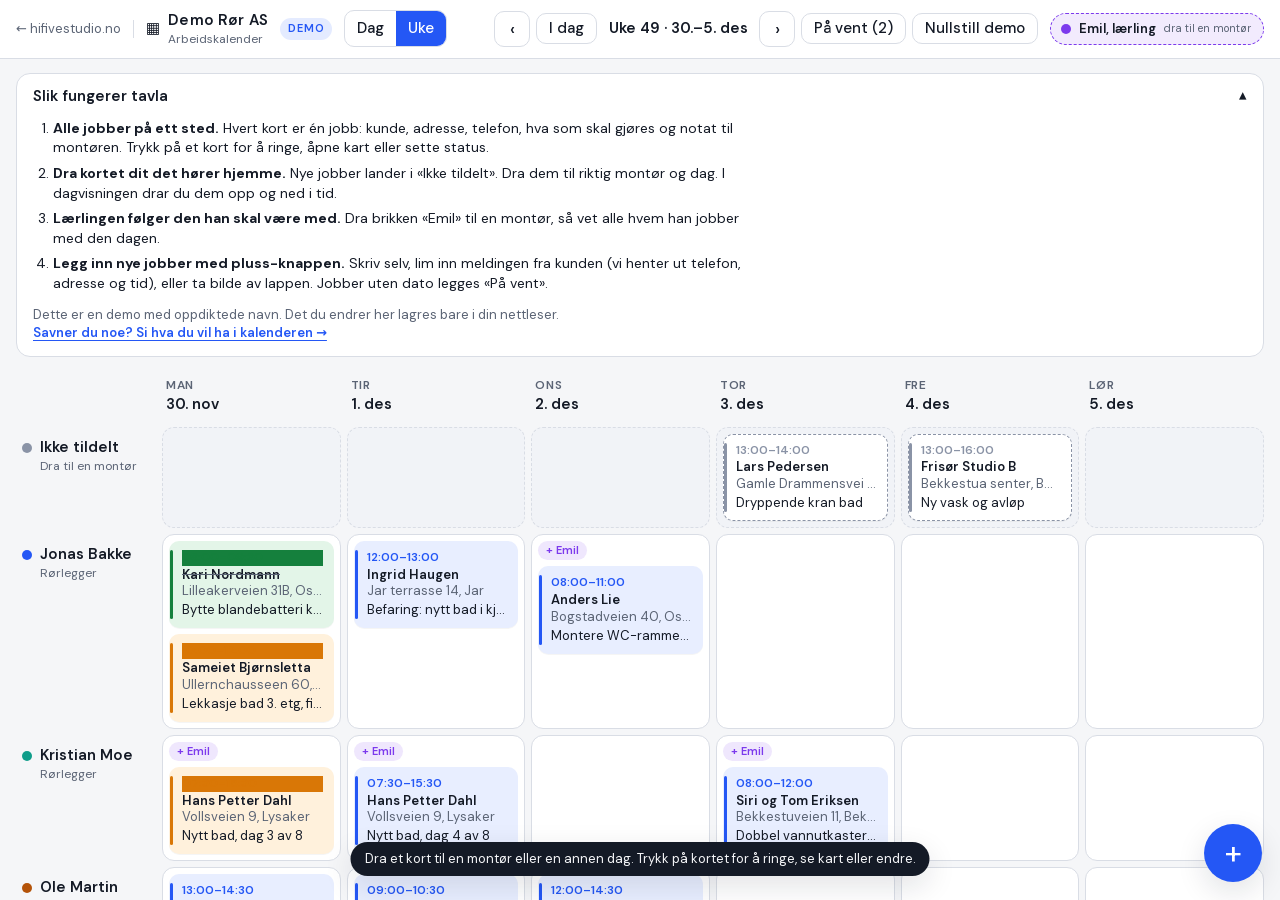
==== commit 6554ed4f: "kalender: DM Sans fra /fonts/ i stedet for Google Fonts (samme regel som resten av siden siden N5) C" ====
--- a/kalender/index.html
+++ b/kalender/index.html
@@ -8,7 +8,8 @@
 <link rel="icon" href="/img/favicon.svg" type="image/svg+xml">
 <style>:root{padding-top:env(safe-area-inset-top,0px);padding-bottom:env(safe-area-inset-bottom,0px)} [hidden]{display:none!important} img{max-width:100%}</style>
 <title>Arbeidskalender demo</title>
-<link rel="stylesheet" href="https://fonts.googleapis.com/css2?family=DM+Sans:ital,opsz,wght@0,9..40,400;0,9..40,500;0,9..40,600;0,9..40,700&display=swap">
+<link rel="preload" href="/fonts/dm-sans.woff2" as="font" type="font/woff2" crossorigin>
+<style>@font-face{font-family:"DM Sans";src:url(/fonts/dm-sans.woff2) format("woff2");font-weight:400 700;font-style:normal;font-display:swap}</style>
 <style>
 /* Layout: tavle. Én tynn topplinje, så selve tavla (uke = montører × dager, dag = montører × klokkeslett). Pluss-knapp nede til høyre. */
 :root{
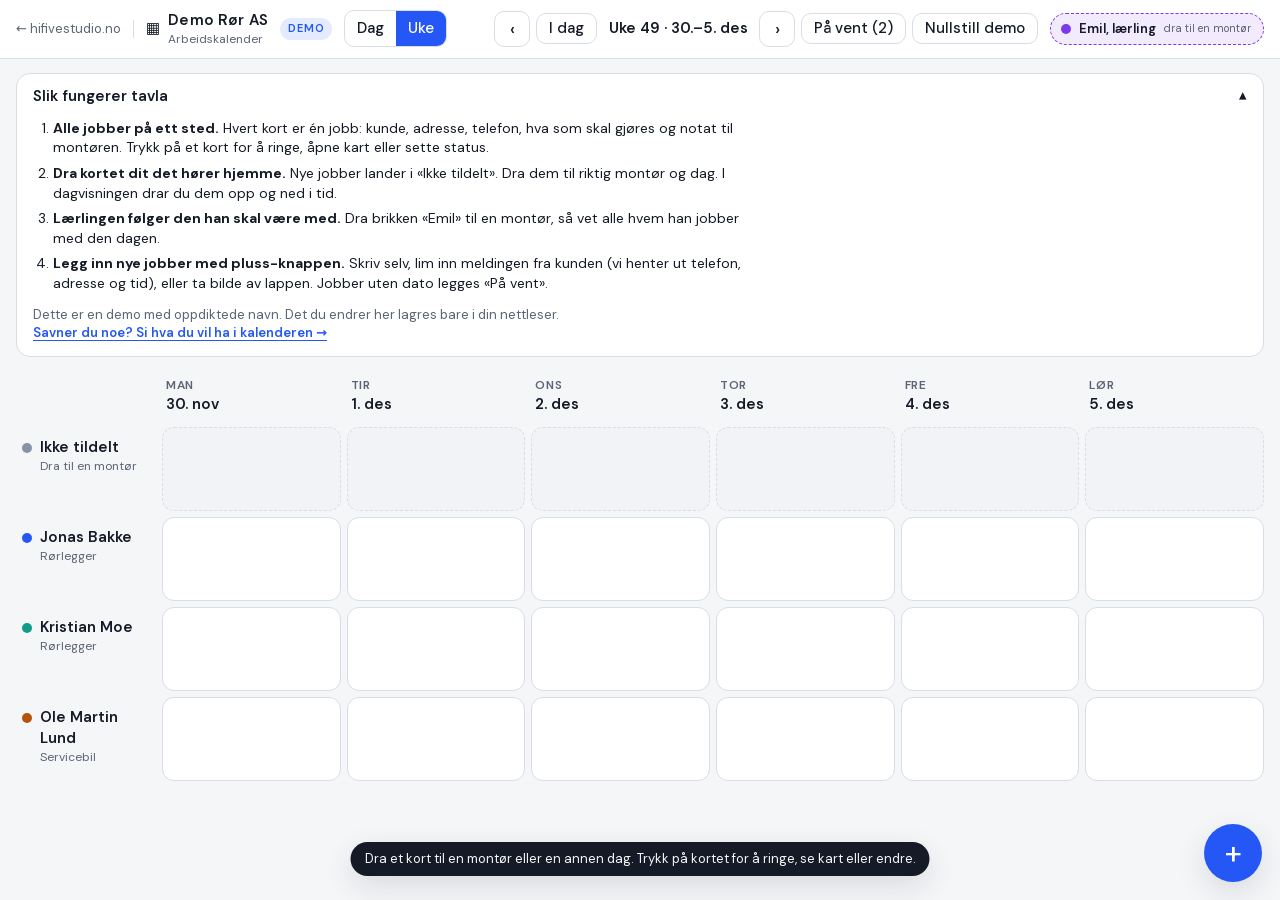
==== commit 1d83c27c: "N7: Tanum (Larvik) uten tall ved siden av Tanum (Bærum); stabile kommuneoppslag (tvetydige navn får " ====
--- a/kalender/index.html
+++ b/kalender/index.html
@@ -39,8 +39,6 @@
 .app{height:100%;display:flex;flex-direction:column}
 
 /* Topp */
-.tilbake{font-size:13px;color:var(--fg2);text-decoration:none;border-right:1px solid var(--linje);padding-right:12px}
-.tilbake:hover{color:var(--fg)}
 .topp{position:sticky;top:env(safe-area-inset-top,0px);z-index:5;background:var(--flate);border-bottom:1px solid var(--linje);
   padding-block:10px;padding-left:max(16px,env(safe-area-inset-left,0px));padding-right:max(16px,env(safe-area-inset-right,0px));
   display:flex;align-items:center;gap:12px;flex-wrap:wrap}
@@ -79,8 +77,8 @@
 .kort .kunde{font-weight:600;margin-top:1px}
 .kort .adr{color:var(--fg2);white-space:nowrap;overflow:hidden;text-overflow:ellipsis}
 .kort .hva{margin-top:2px;white-space:nowrap;overflow:hidden;text-overflow:ellipsis}
-.kort[data-status="pagar"]{background:var(--pagar-bg)} .kort[data-status="pagar"]::before,.kort[data-status="pagar"] .tid{background:var(--pagar);color:var(--pagar)}
-.kort[data-status="ferdig"]{background:var(--ferdig-bg)} .kort[data-status="ferdig"]::before,.kort[data-status="ferdig"] .tid{background:var(--ferdig);color:var(--ferdig)}
+.kort[data-status="pagar"]{background:var(--pagar-bg)} .kort[data-status="pagar"]::before{background:var(--pagar)} .kort[data-status="pagar"] .tid{color:var(--pagar)}
+.kort[data-status="ferdig"]{background:var(--ferdig-bg)} .kort[data-status="ferdig"]::before{background:var(--ferdig)} .kort[data-status="ferdig"] .tid{color:var(--ferdig)}
 .kort[data-status="ferdig"] .kunde{text-decoration:line-through;text-decoration-color:var(--fg2)}
 .kort.utildelt{background:var(--flate);border:1px dashed var(--fri)} .kort.utildelt::before{background:var(--fri)} .kort.utildelt .tid{color:var(--fri)}
 .kort.kollisjon{border-color:var(--feil);box-shadow:0 0 0 2px color-mix(in srgb,var(--feil) 25%,transparent)}
@@ -185,6 +183,8 @@
   .rad2,.rad3{grid-template-columns:1fr 1fr}
 }
 @media (prefers-reduced-motion: reduce){ *{transition:none!important} .spok{transform:none} }
+.tilbake{font-size:13px;color:var(--fg2);text-decoration:none;border-right:1px solid var(--linje);padding-right:12px}
+.tilbake:hover{color:var(--fg)}
 </style>
 
 </head>
@@ -322,7 +322,7 @@
 <script>
 (function(){
 'use strict';
-const NOKKEL='hifive-kalender-demo-v2';
+const NOKKEL='hifive-kalender-demo-v3';
 const DAGER=['søn','man','tir','ons','tor','fre','lør'];
 const DAGER_LANG=['søndag','mandag','tirsdag','onsdag','torsdag','fredag','lørdag'];
 const MND=['jan','feb','mar','apr','mai','jun','jul','aug','sep','okt','nov','des'];
@@ -346,8 +346,13 @@
 const idag=()=>{const d=new Date();d.setHours(0,0,0,0);return d;};
 
 // ---------- data ----------
+function demoDag(n){ // demoen skal alltid se levende ut: dag 0 = i dag (helg → mandag), så n virkedager fram
+  let x=idag(); if(x.getDay()===6) x=plussDag(x,2); if(x.getDay()===0) x=plussDag(x,1);
+  while(n>0){ x=plussDag(x,1); if(x.getDay()!==0&&x.getDay()!==6) n--; }
+  return iso(x);
+}
 function demoJobber(){
-  const m=mandag(idag()); const d=n=>iso(plussDag(m,n));
+  const d=demoDag;
   return [
     {id:'j1',kunde:'Kari Nordmann',tlf:'912 34 567',adresse:'Lilleakerveien 31B, Oslo',hva:'Bytte blandebatteri kjøkken',dato:d(0),fra:'08:00',til:'09:30',montor:'m1',status:'ferdig',notat:'Nøkkel under matta.'},
     {id:'j2',kunde:'Sameiet Bjørnsletta',tlf:'22 11 22 33',adresse:'Ullernchausseen 60, Oslo',hva:'Lekkasje bad 3. etg, finne årsak',dato:d(0),fra:'10:00',til:'12:00',montor:'m1',status:'pagar',notat:'Vaktmester Tor møter oss.'},
@@ -365,7 +370,7 @@
     {id:'v2',kunde:'Sameiet Tåsen Terrasse',tlf:'22 18 00 40',adresse:'Tåsenveien 70, Oslo',hva:'Bytte 6 stoppekraner i kjeller',dato:'',fra:'08:00',til:'14:00',montor:null,status:'plan',venter:true,frist:'Når styret har godkjent',notat:'Vannet må stenges for hele blokka. Varsle beboere 3 dager før.'},
   ];
 }
-function demoLaerling(){ const m=mandag(idag()); return {[iso(plussDag(m,0))]:'m2',[iso(plussDag(m,1))]:'m2',[iso(plussDag(m,2))]:'m1',[iso(plussDag(m,3))]:'m2'}; }
+function demoLaerling(){ return {[demoDag(0)]:'m2',[demoDag(1)]:'m2',[demoDag(2)]:'m1',[demoDag(3)]:'m2'}; }
 let jobber=null, laerling=null;
 try{const r=localStorage.getItem(NOKKEL); if(r){const o=JSON.parse(r); if(Array.isArray(o.jobber)) jobber=o.jobber; if(o.laerling&&typeof o.laerling==='object') laerling=o.laerling;}}catch(e){}
 if(!jobber){jobber=demoJobber(); laerling=demoLaerling();}
@@ -654,7 +659,7 @@
   feil.textContent='E-postprogrammet ditt åpner seg med teksten klar. Åpner det seg ikke: trykk «Kopier teksten» og send den til tobias@hifivestudio.no.';feil.hidden=false;
 });
 document.getElementById('onskeKopier').onclick=e=>{const b=e.currentTarget;const t=onskeTekst();(navigator.clipboard&&navigator.clipboard.writeText?navigator.clipboard.writeText(t):Promise.reject()).then(()=>{b.textContent='Kopiert';setTimeout(()=>b.textContent='Kopier teksten',1500);}).catch(()=>{const ta=document.getElementById('oTekst');ta.focus();ta.select();});};
-try{ if(localStorage.getItem(NOKKEL+'-intro')==='lukket') document.getElementById('intro').open=false; }catch(e){}
+try{ const iv=localStorage.getItem(NOKKEL+'-intro'); if(iv==='lukket'||(iv===null&&window.matchMedia('(max-width:720px)').matches)) document.getElementById('intro').open=false; }catch(e){ if(window.matchMedia('(max-width:720px)').matches) document.getElementById('intro').open=false; }
 document.getElementById('intro').addEventListener('toggle',e=>{try{localStorage.setItem(NOKKEL+'-intro',e.target.open?'apen':'lukket');}catch(x){}});
 
 // ---------- start ----------
